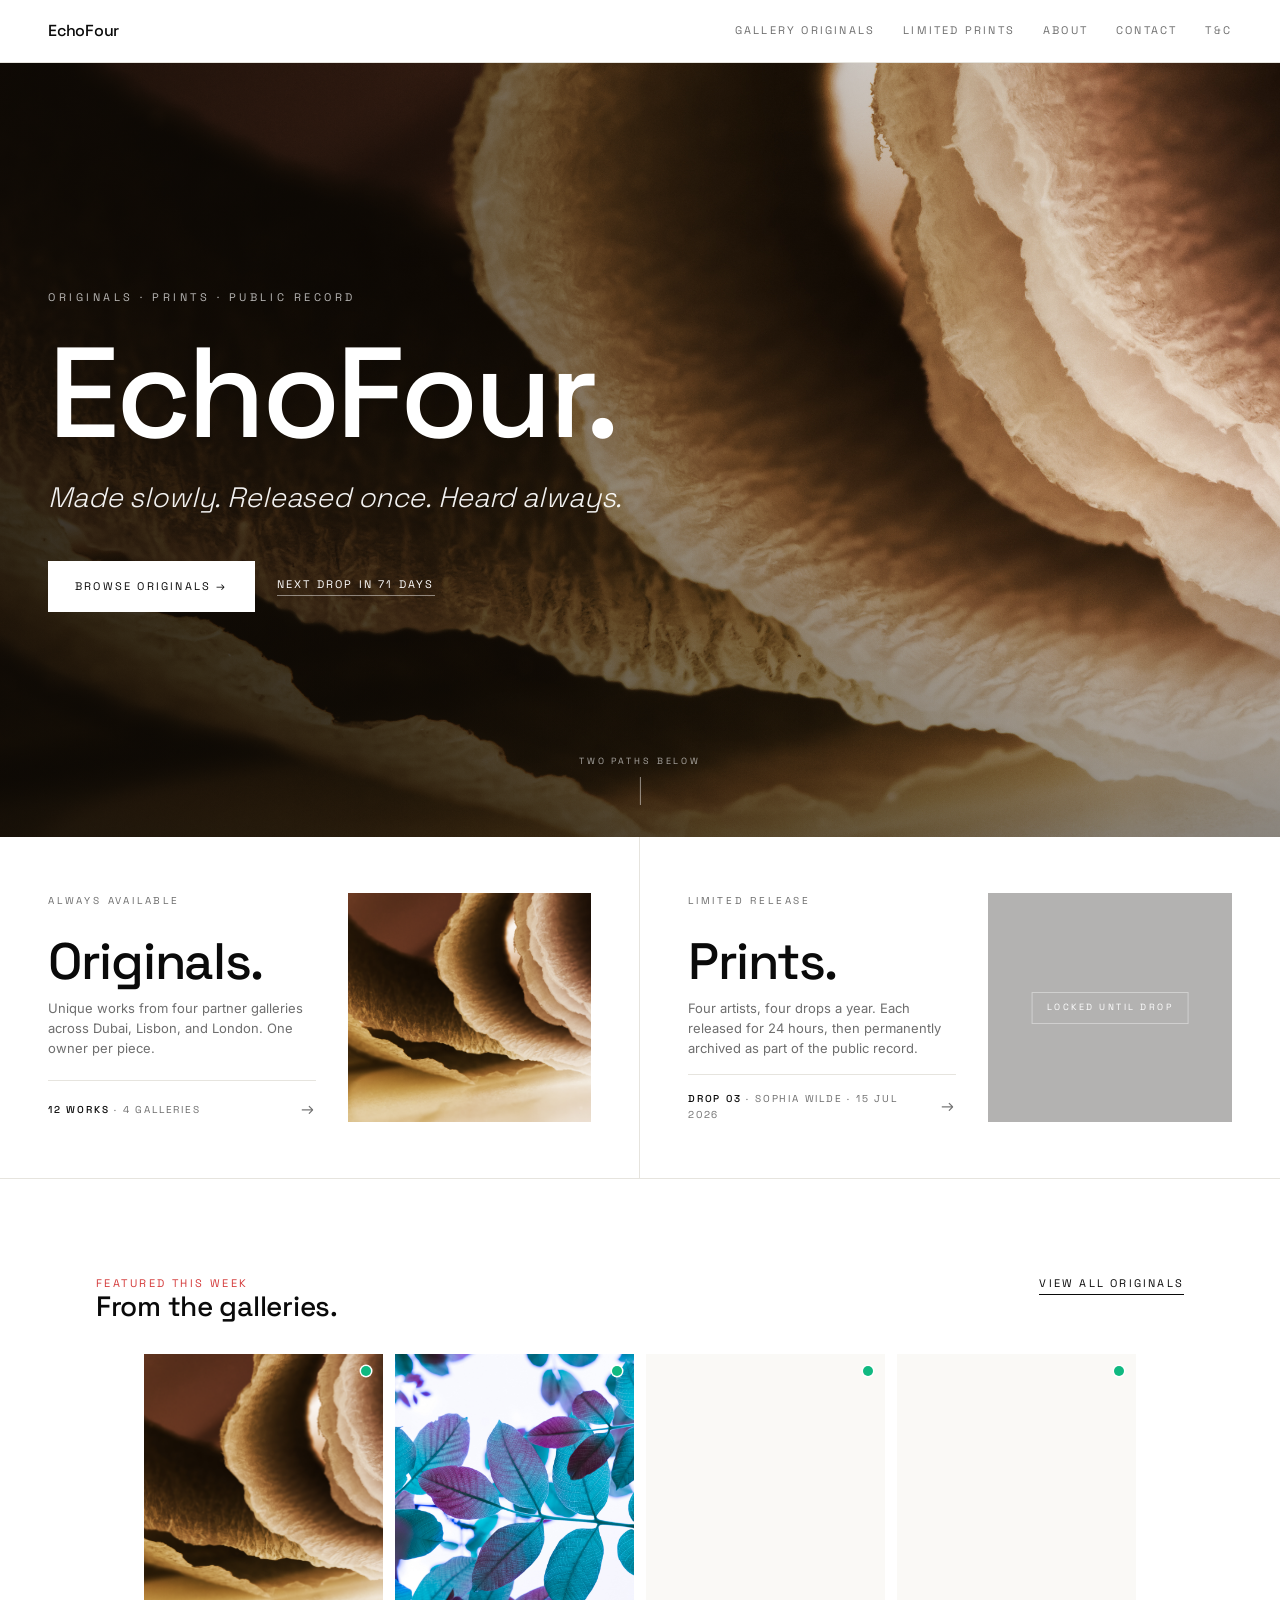
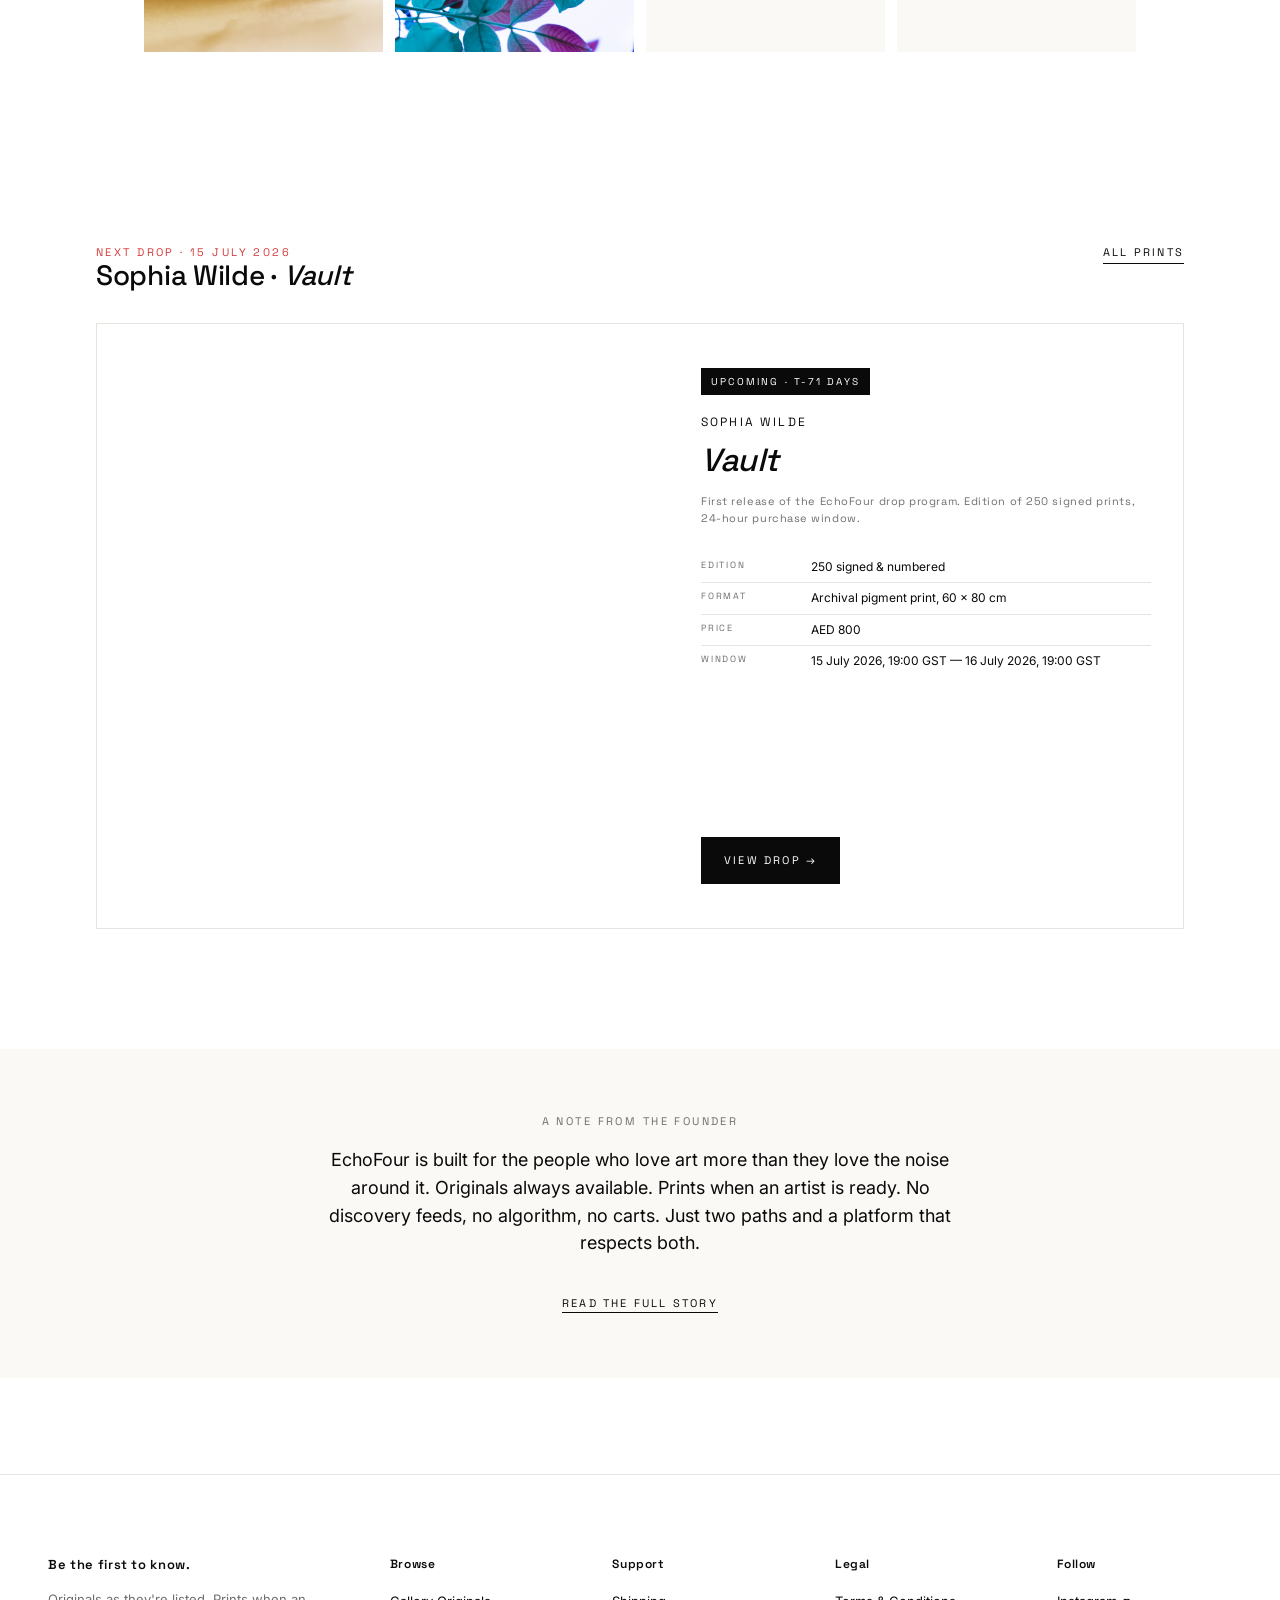
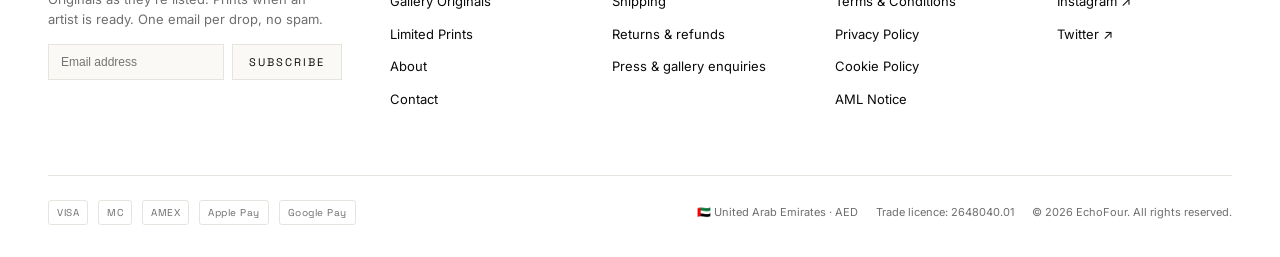
==== index.html @ 14c1c937 "Initial EchoFour mockup site 11 pages: home (video hero, 2 portals), originals (4-gallery matrix), p" ====
<!DOCTYPE html>
<html lang="en">
<head>
<meta charset="UTF-8" />
<meta name="viewport" content="width=device-width, initial-scale=1.0" />
<title>EchoFour — Curated originals. Limited release prints.</title>
<meta name="description" content="EchoFour brings together two paths: always-on originals from partner galleries, and limited-release prints from four featured artists." />
<link rel="preconnect" href="https://fonts.googleapis.com" />
<link rel="preconnect" href="https://fonts.gstatic.com" crossorigin />
<link href="https://fonts.googleapis.com/css2?family=Space+Grotesk:wght@300;400;500;600;700&family=Inter:wght@300;400;500;600&display=swap" rel="stylesheet" />
<link rel="stylesheet" href="styles.css" />
</head>
<body>

<header class="site-nav">
  <div class="site-nav-inner">
    <a href="index.html" class="brand-mark">EchoFour</a>
    <nav class="nav-links">
      <a href="originals.html" class="nav-link">Gallery Originals</a>
      <a href="prints.html" class="nav-link">Limited Prints</a>
      <a href="about.html" class="nav-link">About</a>
      <a href="contact.html" class="nav-link">Contact</a>
      <a href="terms.html" class="nav-link">T&amp;C</a>
    </nav>
  </div>
</header>

<main>

<!-- ============= VIDEO HERO ============= -->
<section class="hero-video">
  <video autoplay loop muted playsinline preload="auto" poster="assets/01-petal.jpg">
    <source src="assets/hero-main-artistic.mp4" type="video/mp4" />
  </video>
  <div class="hero-video-overlay"></div>
  <div class="hero-video-content">
    <div class="hero-video-eyebrow">Originals &middot; Prints &middot; Public Record</div>
    <span class="hero-video-wordmark">EchoFour.</span>
    <p class="hero-video-tagline">Made slowly. Released once. Heard always.</p>
    <div class="hero-video-cta">
      <a href="originals.html" class="btn-light">Browse Originals &rarr;</a>
      <a href="prints.html" class="text-link-light">Next drop in 71 days</a>
    </div>
  </div>
  <a href="#two-paths" class="hero-video-scroll">Two paths below</a>
</section>

<!-- ============= TWO PORTALS (refined, smaller) ============= -->
<section id="two-paths" class="portals">

  <a href="originals.html" class="portal originals">
    <div class="portal-text">
      <span class="portal-eyebrow">Always Available</span>
      <div>
        <div class="portal-title">Originals.</div>
        <p class="portal-lede">Unique works from four partner galleries across Dubai, Lisbon, and London. One owner per piece.</p>
      </div>
      <div class="portal-meta">
        <span><strong>12 works</strong> &middot; 4 galleries</span>
        <span class="arrow">&rarr;</span>
      </div>
    </div>
    <div class="portal-visual t5"></div>
  </a>

  <a href="prints.html" class="portal prints">
    <div class="portal-text">
      <span class="portal-eyebrow">Limited Release</span>
      <div>
        <div class="portal-title">Prints.</div>
        <p class="portal-lede">Four artists, four drops a year. Each released for 24 hours, then permanently archived as part of the public record.</p>
      </div>
      <div class="portal-meta">
        <span><strong>Drop 03</strong> &middot; Sophia Wilde &middot; 15 Jul 2026</span>
        <span class="arrow">&rarr;</span>
      </div>
    </div>
    <div class="portal-visual locked t14">
      <span class="portal-locked-tag">Locked Until Drop</span>
    </div>
  </a>

</section>

<!-- Featured Originals strip -->
<section class="section">
  <div class="container">
    <div class="section-head">
      <div>
        <div class="eyebrow accent">Featured this week</div>
        <h2 class="display-m">From the galleries.</h2>
      </div>
      <a href="originals.html" class="text-link">View all originals</a>
    </div>

    <div class="tile-grid">

      <a href="work-sophia-wilde-untitled-threshold.html" class="tile">
        <div class="tile-img t5"></div>
        <span class="tile-status-dot available"></span>
        <div class="tile-caption">
          <div class="ct-title">Untitled (Threshold)</div>
          <div class="ct-artist">Sophia Wilde &middot; Blonde Contemporary</div>
          <div class="ct-price">AED 18,400</div>
        </div>
      </a>

      <a href="work-sophia-wilde-untitled-threshold.html" class="tile">
        <div class="tile-img t8"></div>
        <span class="tile-status-dot available"></span>
        <div class="tile-caption">
          <div class="ct-title">Verdure</div>
          <div class="ct-artist">N. Salman &middot; Grey Noise</div>
          <div class="ct-price">AED 16,400</div>
        </div>
      </a>

      <a href="work-sophia-wilde-untitled-threshold.html" class="tile">
        <div class="tile-img t11"></div>
        <span class="tile-status-dot available"></span>
        <div class="tile-caption">
          <div class="ct-title">Carrying Light</div>
          <div class="ct-artist">D. Veza &middot; Carbon 12</div>
          <div class="ct-price">AED 19,600</div>
        </div>
      </a>

      <a href="work-sophia-wilde-untitled-threshold.html" class="tile">
        <div class="tile-img t13"></div>
        <span class="tile-status-dot available"></span>
        <div class="tile-caption">
          <div class="ct-title">Field Notes</div>
          <div class="ct-artist">B. Owusu &middot; Efie Gallery</div>
          <div class="ct-price">AED 17,200</div>
        </div>
      </a>

    </div>
  </div>
</section>

<!-- Print drop teaser -->
<section class="section">
  <div class="container">
    <div class="section-head">
      <div>
        <div class="eyebrow accent">Next drop &middot; 15 July 2026</div>
        <h2 class="display-m">Sophia Wilde &middot; <em style="font-style:italic;">Vault</em></h2>
      </div>
      <a href="prints.html" class="text-link">All prints</a>
    </div>

    <div class="drop-card">
      <div class="tile-img drop-image t14"></div>
      <div class="drop-info">
        <div class="drop-status upcoming">Upcoming &middot; T-71 days</div>
        <div class="drop-artist">Sophia Wilde</div>
        <div class="drop-title">Vault</div>
        <div class="drop-meta">First release of the EchoFour drop program. Edition of 250 signed prints, 24-hour purchase window.</div>

        <dl style="margin-top: 8px;">
          <div class="drop-meta-row"><dt>Edition</dt><dd>250 signed &amp; numbered</dd></div>
          <div class="drop-meta-row"><dt>Format</dt><dd>Archival pigment print, 60 × 80 cm</dd></div>
          <div class="drop-meta-row"><dt>Price</dt><dd>AED 800</dd></div>
          <div class="drop-meta-row"><dt>Window</dt><dd>15 July 2026, 19:00 GST &mdash; 16 July 2026, 19:00 GST</dd></div>
        </dl>

        <div class="drop-cta">
          <a href="print-sophia-wilde-vault.html" class="btn">View drop &rarr;</a>
        </div>
      </div>
    </div>
  </div>
</section>

<!-- About preview -->
<section class="section section-tight" style="background: var(--bg-warm);">
  <div class="container-tight" style="text-align: center;">
    <div class="eyebrow" style="margin-bottom: 16px;">A note from the founder</div>
    <p class="body-l" style="max-width: 640px; margin: 0 auto 32px;">EchoFour is built for the people who love art more than they love the noise around it. Originals always available. Prints when an artist is ready. No discovery feeds, no algorithm, no carts. Just two paths and a platform that respects both.</p>
    <a href="about.html" class="text-link">Read the full story</a>
  </div>
</section>

</main>

<!-- ============= FOOTER (Avant Arte-style, 5-col) ============= -->
<footer class="site-footer">
  <div class="site-footer-grid">

    <div class="footer-col footer-newsletter">
      <h4>Be the first to know.</h4>
      <p>Originals as they're listed. Prints when an artist is ready. One email per drop, no spam.</p>
      <form class="footer-newsletter-form" onsubmit="event.preventDefault();">
        <input type="email" placeholder="Email address" />
        <button type="submit">Subscribe</button>
      </form>
    </div>

    <div class="footer-col">
      <h4>Browse</h4>
      <ul>
        <li><a href="originals.html">Gallery Originals</a></li>
        <li><a href="prints.html">Limited Prints</a></li>
        <li><a href="about.html">About</a></li>
        <li><a href="contact.html">Contact</a></li>
      </ul>
    </div>

    <div class="footer-col">
      <h4>Support</h4>
      <ul>
        <li><a href="shipping.html">Shipping</a></li>
        <li><a href="refund.html">Returns &amp; refunds</a></li>
        <li><a href="contact.html">Press &amp; gallery enquiries</a></li>
      </ul>
    </div>

    <div class="footer-col">
      <h4>Legal</h4>
      <ul>
        <li><a href="terms.html">Terms &amp; Conditions</a></li>
        <li><a href="privacy.html">Privacy Policy</a></li>
        <li><a href="privacy.html#cookies">Cookie Policy</a></li>
        <li><a href="terms.html#aml">AML Notice</a></li>
      </ul>
    </div>

    <div class="footer-col">
      <h4>Follow</h4>
      <ul>
        <li><a href="https://instagram.com/echofour" target="_blank" rel="noopener">Instagram &nearr;</a></li>
        <li><a href="https://twitter.com/echofour" target="_blank" rel="noopener">Twitter &nearr;</a></li>
      </ul>
    </div>

  </div>

  <div class="site-footer-bottom">
    <div class="payment-icons">
      <span class="payment-icon">VISA</span>
      <span class="payment-icon">MC</span>
      <span class="payment-icon">AMEX</span>
      <span class="payment-icon">Apple Pay</span>
      <span class="payment-icon">Google Pay</span>
    </div>
    <div class="footer-meta">
      <span>&#127462;&#127466; United Arab Emirates &middot; AED</span>
      <span>Trade licence: 2648040.01</span>
      <span>&copy; 2026 EchoFour. All rights reserved.</span>
    </div>
  </div>
</footer>

</body>
</html>
---- styles.css ----
/* ====================================================================
   EchoFour — Mockup Site Stylesheet
   Shared across all pages. Brand: 65% gallery, 35% drop culture.
   ==================================================================== */

:root {
  --ink: #0a0a0a;
  --ink-90: #1a1a1a;
  --ink-muted: #6e6e6e;
  --ink-soft: #9e9e9e;
  --ink-light: #c4c4c4;
  --bg: #ffffff;
  --bg-warm: #faf9f6;
  --bg-stage: #f3f1ec;
  --border: #e6e4de;
  --border-strong: #2a2a2a;
  --available: #10b981;
  --sold: #dc2626;
  --accent: #d43a3a;

  --font-display: "Space Grotesk", system-ui, sans-serif;
  --font-body: "Inter", system-ui, sans-serif;

  --container: 1440px;
  --gutter: 48px;
  --gutter-tight: 24px;
}

* { box-sizing: border-box; margin: 0; padding: 0; }
html { scroll-behavior: smooth; }
body {
  font-family: var(--font-body);
  color: var(--ink);
  background: var(--bg);
  line-height: 1.55;
  -webkit-font-smoothing: antialiased;
  -moz-osx-font-smoothing: grayscale;
}
img, svg { display: block; max-width: 100%; }
a { color: inherit; text-decoration: none; }
button { font-family: inherit; cursor: pointer; }

h1, h2, h3, h4, .display, .eyebrow, .nav-link, .btn { font-family: var(--font-display); }

/* ============= TYPOGRAPHY RAMP ============= */
.display-xl { font-family: var(--font-display); font-size: clamp(56px, 8vw, 128px); font-weight: 500; line-height: 0.95; letter-spacing: -0.03em; }
.display-l { font-family: var(--font-display); font-size: clamp(40px, 5vw, 80px); font-weight: 500; line-height: 1; letter-spacing: -0.02em; }
.display-m { font-family: var(--font-display); font-size: clamp(28px, 3.2vw, 48px); font-weight: 500; line-height: 1.05; letter-spacing: -0.015em; }
.h-section { font-family: var(--font-display); font-size: 24px; font-weight: 500; letter-spacing: -0.01em; }
.eyebrow { font-family: var(--font-display); font-size: 11px; letter-spacing: 0.22em; text-transform: uppercase; color: var(--ink-muted); }
.eyebrow.accent { color: var(--accent); }
.body-l { font-size: 18px; line-height: 1.55; color: var(--ink); }
.body-m { font-size: 14px; line-height: 1.6; color: var(--ink); }
.body-s { font-size: 12px; line-height: 1.5; color: var(--ink-muted); }
.label { font-family: var(--font-display); font-size: 10px; letter-spacing: 0.2em; text-transform: uppercase; }

/* ============= LAYOUT PRIMITIVES ============= */
.container { max-width: var(--container); margin: 0 auto; padding: 0 var(--gutter); }
.container-tight { max-width: 980px; margin: 0 auto; padding: 0 var(--gutter); }
.stack-xs > * + * { margin-top: 6px; }
.stack-s > * + * { margin-top: 12px; }
.stack-m > * + * { margin-top: 24px; }
.stack-l > * + * { margin-top: 48px; }

/* ============= NAV ============= */
.site-nav {
  position: sticky;
  top: 0;
  z-index: 100;
  background: rgba(255, 255, 255, 0.92);
  backdrop-filter: blur(14px);
  -webkit-backdrop-filter: blur(14px);
  border-bottom: 1px solid var(--border);
}
.site-nav-inner {
  max-width: var(--container);
  margin: 0 auto;
  padding: 18px var(--gutter);
  display: flex;
  align-items: center;
  justify-content: space-between;
  gap: 32px;
}
.brand-mark {
  font-family: var(--font-display);
  font-size: 16px;
  font-weight: 500;
  letter-spacing: -0.015em;
  color: var(--ink);
}
.brand-mark .e1 { font-style: italic; }
.brand-mark .four { letter-spacing: 0; }
.nav-links { display: flex; gap: 28px; align-items: center; }
.nav-link {
  font-size: 11px;
  letter-spacing: 0.2em;
  text-transform: uppercase;
  color: var(--ink-muted);
  transition: color 180ms ease;
  padding: 4px 0;
  border-bottom: 1px solid transparent;
}
.nav-link:hover, .nav-link[aria-current="page"] { color: var(--ink); border-bottom-color: var(--ink); }

/* ============= HERO ============= */
.hero {
  position: relative;
  overflow: hidden;
  padding: 96px var(--gutter) 64px;
}
.hero::before,
.hero::after {
  content: "";
  position: absolute;
  border-radius: 50%;
  pointer-events: none;
  filter: blur(80px);
  z-index: 0;
  will-change: transform;
}
.hero::before {
  top: -160px;
  right: -100px;
  width: 620px;
  height: 620px;
  background: radial-gradient(circle at 30% 30%, rgba(212, 58, 58, 0.22) 0%, rgba(212, 58, 58, 0) 65%);
  animation: hero-drift-a 26s ease-in-out infinite;
}
.hero::after {
  top: 40px;
  right: 320px;
  width: 380px;
  height: 380px;
  background: radial-gradient(circle at 50% 50%, rgba(80, 130, 200, 0.18) 0%, rgba(80, 130, 200, 0) 65%);
  animation: hero-drift-b 32s ease-in-out infinite reverse;
}
@keyframes hero-drift-a {
  0%, 100% { transform: translate(0, 0) scale(1); }
  50%      { transform: translate(-90px, 56px) scale(1.08); }
}
@keyframes hero-drift-b {
  0%, 100% { transform: translate(0, 0) scale(1); }
  50%      { transform: translate(80px, -44px) scale(0.94); }
}
.hero-inner { position: relative; z-index: 1; max-width: var(--container); margin: 0 auto; }
.hero h1 { margin-bottom: 18px; max-width: 980px; }
.hero p { font-size: 16px; color: var(--ink-muted); max-width: 640px; }
.hero-eyebrow { color: var(--accent); margin-bottom: 28px; }
@media (prefers-reduced-motion: reduce) {
  .hero::before, .hero::after { animation: none; }
}

/* ============= HOMEPAGE: SPLIT HERO ============= */
.split-hero {
  display: grid;
  grid-template-columns: 1fr 1fr;
  gap: 0;
  border-top: 1px solid var(--border);
  border-bottom: 1px solid var(--border);
  background: var(--bg);
  min-height: calc(100vh - 60px);
}
.split-pane {
  position: relative;
  display: flex;
  flex-direction: column;
  padding: 64px 48px 56px;
  cursor: pointer;
  transition: background 320ms ease;
  overflow: hidden;
  text-decoration: none;
  color: var(--ink);
}
.split-pane:first-child { border-right: 1px solid var(--border); }
.split-pane:hover { background: var(--bg-warm); }
.split-pane .pane-eyebrow { font-family: var(--font-display); font-size: 11px; letter-spacing: 0.22em; text-transform: uppercase; color: var(--ink-muted); margin-bottom: 12px; }
.split-pane h2 { font-family: var(--font-display); font-size: clamp(48px, 5.5vw, 96px); font-weight: 500; line-height: 0.95; letter-spacing: -0.025em; margin-bottom: 18px; }
.split-pane .pane-lede { font-size: 16px; color: var(--ink); max-width: 420px; margin-bottom: 32px; }
.split-pane .pane-meta { font-family: var(--font-display); font-size: 11px; letter-spacing: 0.18em; text-transform: uppercase; color: var(--ink-muted); padding: 14px 0; border-top: 1px solid var(--border); margin-top: auto; display: flex; justify-content: space-between; align-items: center; }
.split-pane .pane-meta strong { color: var(--ink); font-weight: 500; }
.split-pane .pane-arrow { font-family: var(--font-display); font-size: 18px; transition: transform 220ms ease; }
.split-pane:hover .pane-arrow { transform: translateX(4px); }

.pane-imagery {
  flex: 1;
  display: grid;
  grid-template-columns: 1fr 1fr;
  gap: 6px;
  margin: 8px 0 32px;
  min-height: 220px;
  max-height: 320px;
}
.pane-imagery .pi { aspect-ratio: 1 / 1; }
.split-pane.prints .pane-imagery {
  grid-template-columns: 1fr;
  position: relative;
}
.split-pane.prints .pane-imagery .pi { aspect-ratio: 4 / 3; }

/* ============= GALLERY MATRIX (Originals page) ============= */
.gallery-row { padding: 56px 0 24px; border-top: 1px solid var(--border); }
.gallery-row:first-of-type { border-top: 0; padding-top: 24px; }
.gallery-row-head { display: flex; justify-content: space-between; align-items: baseline; margin-bottom: 24px; padding: 0 var(--gutter); }
.gallery-row-head .gallery-name { font-family: var(--font-display); font-size: 14px; letter-spacing: 0.18em; text-transform: uppercase; }
.gallery-row-head .gallery-city { font-family: var(--font-display); font-size: 11px; letter-spacing: 0.18em; text-transform: uppercase; color: var(--ink-muted); }
.gallery-row-head .gallery-link { font-family: var(--font-display); font-size: 11px; letter-spacing: 0.18em; text-transform: uppercase; color: var(--ink-muted); }
.gallery-row-head .gallery-link:hover { color: var(--ink); }

.tile-grid { display: grid; grid-template-columns: repeat(4, 1fr); gap: 12px; padding: 0 var(--gutter); }
.tile-grid.cols-3 { grid-template-columns: repeat(3, 1fr); }

/* ============= TILE ============= */
.tile {
  aspect-ratio: 4 / 5;
  position: relative;
  overflow: hidden;
  background: var(--bg-warm);
  cursor: pointer;
  text-decoration: none;
  color: inherit;
}
.tile-img {
  position: absolute; inset: 0;
  transition: transform 720ms cubic-bezier(0.2, 0.8, 0.2, 1), filter 320ms ease;
}
.tile:hover .tile-img { transform: scale(1.04); filter: brightness(0.95); }

.tile-status-dot {
  position: absolute;
  top: 12px;
  right: 12px;
  width: 10px;
  height: 10px;
  border-radius: 50%;
  box-shadow: 0 0 0 1.5px white;
  z-index: 2;
}
.tile-status-dot.available { background: var(--available); }
.tile-status-dot.sold { background: var(--sold); }

.tile-caption {
  position: absolute;
  inset: auto 0 0 0;
  padding: 18px 16px 16px;
  background: linear-gradient(180deg, transparent 0%, rgba(10,10,10,0.7) 100%);
  color: white;
  opacity: 0;
  transition: opacity 220ms ease;
}
.tile:hover .tile-caption { opacity: 1; }
.tile-caption .ct-title { font-family: var(--font-display); font-size: 12px; font-weight: 500; }
.tile-caption .ct-artist { font-family: var(--font-display); font-size: 9px; letter-spacing: 0.18em; text-transform: uppercase; opacity: 0.7; margin-top: 2px; }
.tile-caption .ct-price { font-family: var(--font-display); font-size: 11px; margin-top: 6px; }

/* ============= TILE BACKGROUNDS (placeholder photos mapped to t-classes) ============= */
.t1, .t2, .t3, .t4, .t5, .t6, .t7, .t8, .t9, .t10,
.t11, .t12, .t13, .t14, .t15, .t16, .t17, .t18 {
  background-size: cover;
  background-position: center center;
  background-repeat: no-repeat;
}
.t1 { background-image: url("assets/11-umbrellas.jpg"); }
.t2 { background-color: #6b6b6b; background-image: radial-gradient(circle at 30% 35%, #2a2a2a 0%, #6b6b6b 70%, #888 100%); }
.t3 { background-color: #c8b896; background-image: linear-gradient(180deg, #ede4d3 0%, #c8b896 100%); }
.t4 { background-color: #f5f0e6; background-image: repeating-linear-gradient(45deg, #1a1a1a 0 10px, #f5f0e6 10px 22px); }
.t5 { background-image: url("assets/01-petal.jpg"); }
.t6 { background-image: url("assets/09-martial-neon.jpg"); }
.t7 { background-image: url("assets/08-girl-globe.jpg"); }
.t8 { background-image: url("assets/06-leaves-sky.jpg"); }
.t9 { background-image: url("assets/03-fabric-rolls.jpg"); }
.t10 { background-image: url("assets/04-ink-droplets.jpg"); }
.t11 { background-image: url("assets/05-butterfly-wing.jpg"); }
.t12 { background-image: url("assets/07-camouflage.jpg"); }
.t13 { background-image: url("assets/10-molecular.jpg"); }
.t14 { background-image: url("assets/02-acrylic-red-blue.jpg"); }
.t15 { background-color: #5b4630; background-image: radial-gradient(circle at 25% 75%, #c0a282 0%, #5b4630 100%); }
.t16 { background-color: #d6cdb8; background-image: repeating-linear-gradient(0deg, #1c1c1c 0 18px, #d6cdb8 18px 22px); }
.t17 { background-color: #a08d6e; background-image: linear-gradient(45deg, #e8e2d4 0%, #a08d6e 100%); }
.t18 { background-color: #adbeae; background-image: linear-gradient(180deg, #2c4338 0%, #adbeae 100%); }

/* ============= BUTTONS ============= */
.btn {
  display: inline-flex;
  align-items: center;
  gap: 10px;
  padding: 14px 22px;
  font-family: var(--font-display);
  font-size: 11px;
  letter-spacing: 0.2em;
  text-transform: uppercase;
  background: var(--ink);
  color: white;
  border: 1px solid var(--ink);
  text-decoration: none;
  transition: all 220ms ease;
}
.btn:hover { background: var(--accent); border-color: var(--accent); }
.btn.btn-ghost { background: transparent; color: var(--ink); }
.btn.btn-ghost:hover { background: var(--ink); color: white; border-color: var(--ink); }
.btn.btn-large { padding: 18px 28px; font-size: 12px; }

.text-link {
  font-family: var(--font-display);
  font-size: 11px;
  letter-spacing: 0.2em;
  text-transform: uppercase;
  color: var(--ink);
  border-bottom: 1px solid var(--ink);
  padding-bottom: 2px;
  transition: opacity 180ms ease;
}
.text-link:hover { opacity: 0.6; }

/* ============= STATUS DOT (inline, used in detail headers) ============= */
.status-dot { display: inline-block; width: 9px; height: 9px; border-radius: 50%; margin-right: 8px; vertical-align: 1px; }
.status-dot.available { background: var(--available); }
.status-dot.sold { background: var(--sold); }

/* ============= PRINT DROP CARD ============= */
.drop-card {
  display: grid;
  grid-template-columns: 1.2fr 1fr;
  gap: 32px;
  padding: 32px;
  border: 1px solid var(--border);
  background: var(--bg);
  margin-bottom: 24px;
}
.drop-card .drop-image { aspect-ratio: 1 / 1; min-height: 280px; position: relative; inset: auto; }
.tile-img.drop-image { position: relative; inset: auto; }
.drop-card .drop-info { display: flex; flex-direction: column; padding: 12px 0; }
.drop-card .drop-status { display: inline-flex; align-items: center; gap: 8px; font-family: var(--font-display); font-size: 10px; letter-spacing: 0.22em; text-transform: uppercase; padding: 6px 10px; width: fit-content; margin-bottom: 18px; }
.drop-card .drop-status.upcoming { background: var(--ink); color: white; }
.drop-card .drop-status.live { background: var(--available); color: white; }
.drop-card .drop-status.sold-out { background: var(--bg-warm); color: var(--sold); border: 1px solid var(--sold); }
.drop-card .drop-artist { font-family: var(--font-display); font-size: 12px; letter-spacing: 0.18em; text-transform: uppercase; margin-bottom: 4px; }
.drop-card .drop-title { font-family: var(--font-display); font-size: 32px; font-weight: 500; font-style: italic; letter-spacing: -0.015em; margin-bottom: 8px; }
.drop-card .drop-meta { font-family: var(--font-display); font-size: 11px; letter-spacing: 0.05em; color: var(--ink-muted); margin-bottom: 16px; }
.drop-card .drop-meta-row { display: grid; grid-template-columns: 110px 1fr; padding: 6px 0; font-size: 12px; border-bottom: 1px solid var(--border); }
.drop-card .drop-meta-row dt { font-family: var(--font-display); font-size: 9px; letter-spacing: 0.2em; text-transform: uppercase; color: var(--ink-muted); padding-top: 1px; }
.drop-card .drop-meta-row:last-of-type { border-bottom: 0; }
.drop-card .drop-cta { margin-top: auto; padding-top: 18px; }

/* ============= COUNTDOWN ============= */
.countdown { display: inline-flex; gap: 18px; padding: 14px 0; font-family: var(--font-display); }
.countdown .cd-block { text-align: left; }
.countdown .cd-num { font-size: 28px; font-weight: 500; letter-spacing: -0.02em; line-height: 1; }
.countdown .cd-label { font-size: 9px; letter-spacing: 0.22em; text-transform: uppercase; color: var(--ink-muted); margin-top: 4px; }

/* ============= DETAIL PAGE LAYOUT ============= */
.detail {
  display: grid;
  grid-template-columns: 1.3fr 1fr;
  gap: 64px;
  padding: 56px var(--gutter);
  max-width: var(--container);
  margin: 0 auto;
}
.detail-imagery { display: flex; flex-direction: column; gap: 8px; }
.detail-hero { position: relative; aspect-ratio: 1 / 1.1; overflow: hidden; background: var(--bg-warm); }
.detail-hero .frame { position: absolute; inset: 0; opacity: 0; transition: opacity 480ms ease; }
.detail-hero .frame.active { opacity: 1; }
.detail-hero-arrow { position: absolute; top: 50%; transform: translateY(-50%); background: rgba(255,255,255,0.92); border: 1px solid var(--border); width: 36px; height: 36px; font-family: var(--font-display); font-size: 18px; line-height: 1; cursor: pointer; z-index: 3; display: flex; align-items: center; justify-content: center; transition: all 180ms ease; }
.detail-hero-arrow.prev { left: 14px; }
.detail-hero-arrow.next { right: 14px; }
.detail-hero-arrow:hover { background: var(--ink); color: white; }
.detail-thumbs { display: grid; grid-template-columns: repeat(4, 1fr); gap: 6px; }
.detail-thumbs .thumb { aspect-ratio: 1 / 1; cursor: pointer; opacity: 0.55; transition: opacity 200ms ease; }
.detail-thumbs .thumb.active { opacity: 1; outline: 1.5px solid var(--ink); outline-offset: 1px; }
.detail-thumbs .thumb:hover { opacity: 1; }

.detail-info { display: flex; flex-direction: column; padding-top: 8px; }
.detail-artist-row { display: flex; align-items: baseline; gap: 12px; flex-wrap: wrap; margin-bottom: 6px; }
.detail-artist { font-family: var(--font-display); font-size: 16px; letter-spacing: 0.05em; text-transform: uppercase; }
.detail-artist-nat { font-family: var(--font-display); font-size: 10px; letter-spacing: 0.18em; text-transform: uppercase; color: var(--ink-muted); }
.detail-status-pill { margin-left: auto; font-family: var(--font-display); font-size: 9px; letter-spacing: 0.2em; text-transform: uppercase; padding: 4px 10px; border: 1px solid var(--available); color: var(--available); display: inline-flex; align-items: center; gap: 6px; }
.detail-status-pill.sold { border-color: var(--sold); color: var(--sold); }
.detail-title { font-family: var(--font-display); font-size: 28px; font-weight: 500; font-style: italic; letter-spacing: -0.015em; margin-bottom: 8px; }
.detail-edition { font-family: var(--font-display); font-size: 11px; color: var(--ink-muted); letter-spacing: 0.04em; line-height: 1.7; margin-bottom: 24px; }
.detail-concept { font-size: 13px; line-height: 1.75; padding: 18px 0; border-top: 1px solid var(--border); border-bottom: 1px solid var(--border); margin-bottom: 18px; }
.detail-price { font-family: var(--font-display); font-size: 18px; margin-bottom: 18px; }

.preview-form { border-top: 1px solid var(--border); border-bottom: 1px solid var(--border); padding: 18px 0; margin: 14px 0 18px; }
.preview-form-eyebrow { font-family: var(--font-display); font-size: 10px; letter-spacing: 0.2em; text-transform: uppercase; color: var(--accent); margin-bottom: 14px; }
.preview-form-eyebrow .pf-detail { color: var(--ink-muted); margin-left: 8px; letter-spacing: 0.04em; text-transform: none; font-size: 11px; }

.form-row { display: grid; grid-template-columns: 110px 1fr; gap: 12px; align-items: center; padding: 9px 0; border-bottom: 1px dashed var(--border); }
.form-row:last-child { border-bottom: 0; }
.form-row label { font-family: var(--font-display); font-size: 10px; letter-spacing: 0.18em; text-transform: uppercase; color: var(--ink-muted); }
.form-row input, .form-row select {
  border: 0;
  border-bottom: 1px solid transparent;
  font-family: var(--font-body);
  font-size: 13px;
  padding: 6px 0;
  background: transparent;
  outline: none;
  transition: border-color 200ms ease;
  width: 100%;
}
.form-row input:focus { border-bottom-color: var(--ink); }

.toggle-pill { width: 28px; height: 16px; background: var(--border); border-radius: 8px; position: relative; cursor: pointer; transition: background 220ms ease; display: inline-block; }
.toggle-pill::after { content: ""; position: absolute; top: 2px; left: 2px; width: 12px; height: 12px; background: white; border-radius: 50%; transition: transform 220ms ease; }
.toggle-pill.on { background: var(--ink); }
.toggle-pill.on::after { transform: translateX(12px); }

.purchase-btn {
  width: 100%;
  padding: 16px;
  font-family: var(--font-display);
  font-size: 12px;
  letter-spacing: 0.2em;
  text-transform: uppercase;
  background: var(--ink);
  color: white;
  border: 1px solid var(--ink);
  cursor: pointer;
  transition: all 240ms ease;
}
.purchase-btn:hover { background: var(--accent); border-color: var(--accent); }
.purchase-btn[disabled] { background: var(--bg-warm); color: var(--ink-light); border-color: var(--border); cursor: not-allowed; }
.purchase-note { font-size: 11px; color: var(--ink-muted); margin-top: 8px; line-height: 1.6; }

.detail-dropdowns { margin-top: 32px; border-top: 1px solid var(--border); }
.dropdown { border-bottom: 1px solid var(--border); }
.dropdown-trigger { width: 100%; padding: 16px 0; background: transparent; border: 0; font-family: var(--font-display); font-size: 11px; letter-spacing: 0.2em; text-transform: uppercase; cursor: pointer; display: flex; justify-content: space-between; align-items: center; color: var(--ink); }
.dropdown-trigger .caret { font-size: 14px; transition: transform 240ms ease; }
.dropdown[data-open="true"] .dropdown-trigger .caret { transform: rotate(180deg); }
.dropdown-body { max-height: 0; overflow: hidden; transition: max-height 320ms ease; font-size: 13px; line-height: 1.7; color: var(--ink); }
.dropdown[data-open="true"] .dropdown-body { max-height: 480px; padding: 0 0 18px; }

/* ============= SECTIONS (homepage strips, generic) ============= */
.section { padding: 96px var(--gutter); }
.section-tight { padding: 64px var(--gutter); }
.section-head { display: flex; justify-content: space-between; align-items: baseline; margin-bottom: 32px; }
.section-head h2 { font-family: var(--font-display); font-size: 28px; font-weight: 500; letter-spacing: -0.01em; }

/* ============= PROSE (about, terms, etc.) ============= */
.prose { max-width: 720px; margin: 0 auto; padding: 64px var(--gutter); }
.prose p { font-size: 15px; line-height: 1.75; margin-bottom: 18px; color: var(--ink); }
.prose h1 { font-family: var(--font-display); font-size: 40px; font-weight: 500; letter-spacing: -0.02em; margin-bottom: 12px; }
.prose .eyebrow { display: block; margin-bottom: 24px; }
.prose h2 { font-family: var(--font-display); font-size: 22px; font-weight: 500; letter-spacing: -0.01em; margin: 40px 0 12px; }
.prose ul { padding-left: 22px; margin-bottom: 18px; }
.prose ul li { font-size: 15px; line-height: 1.7; margin-bottom: 6px; }

/* ============= CONTACT FORM ============= */
.contact-form { display: flex; flex-direction: column; gap: 18px; max-width: 560px; }
.contact-form .form-field { display: flex; flex-direction: column; gap: 8px; }
.contact-form label { font-family: var(--font-display); font-size: 10px; letter-spacing: 0.2em; text-transform: uppercase; color: var(--ink-muted); }
.contact-form input, .contact-form select, .contact-form textarea {
  font-family: var(--font-body);
  font-size: 14px;
  padding: 12px 14px;
  border: 1px solid var(--border);
  background: var(--bg);
  outline: none;
  transition: border-color 200ms ease;
  color: var(--ink);
}
.contact-form input:focus, .contact-form select:focus, .contact-form textarea:focus { border-color: var(--ink); }
.contact-form textarea { min-height: 140px; resize: vertical; font-family: var(--font-body); }

/* ============= FOOTER (Avant Arte-style) ============= */
.site-footer {
  background: var(--bg);
  border-top: 1px solid var(--border);
  padding: 80px var(--gutter) 32px;
  margin-top: 96px;
}
.site-footer-grid {
  max-width: var(--container);
  margin: 0 auto;
  display: grid;
  grid-template-columns: 1.4fr 1fr 1fr 1fr 1fr;
  gap: 48px;
  margin-bottom: 56px;
}
.footer-col h4 { font-family: var(--font-display); font-size: 12px; font-weight: 600; letter-spacing: 0.05em; margin-bottom: 14px; color: var(--ink); }
.footer-col ul { list-style: none; }
.footer-col li { margin-bottom: 8px; }
.footer-col li a { font-size: 13px; color: var(--ink); transition: opacity 180ms ease; }
.footer-col li a:hover { opacity: 0.6; }

.footer-newsletter h4 { font-size: 13px; font-weight: 600; }
.footer-newsletter p { font-size: 13px; color: var(--ink-muted); line-height: 1.55; margin-bottom: 14px; max-width: 280px; }
.footer-newsletter-form { display: flex; gap: 8px; max-width: 320px; }
.footer-newsletter-form input { flex: 1; padding: 10px 12px; border: 1px solid var(--border); background: var(--bg-warm); font-size: 12px; outline: none; transition: border-color 200ms ease; }
.footer-newsletter-form input:focus { border-color: var(--ink); background: white; }
.footer-newsletter-form button { padding: 10px 16px; background: var(--bg-warm); color: var(--ink); border: 1px solid var(--border); font-family: var(--font-display); font-size: 11px; letter-spacing: 0.18em; text-transform: uppercase; cursor: pointer; transition: all 200ms ease; }
.footer-newsletter-form button:hover { background: var(--ink); color: white; border-color: var(--ink); }

.site-footer-bottom {
  max-width: var(--container);
  margin: 0 auto;
  padding-top: 24px;
  border-top: 1px solid var(--border);
  display: flex;
  justify-content: space-between;
  align-items: center;
  flex-wrap: wrap;
  gap: 18px;
  font-size: 11px;
  color: var(--ink-muted);
}
.payment-icons { display: flex; gap: 10px; align-items: center; }
.payment-icon { padding: 4px 8px; border: 1px solid var(--border); border-radius: 3px; background: var(--bg); font-family: var(--font-display); font-size: 10px; letter-spacing: 0.05em; color: var(--ink-muted); }
.footer-meta { display: flex; gap: 18px; align-items: center; flex-wrap: wrap; }
.footer-meta span { display: inline-flex; align-items: center; gap: 6px; }

/* ============= VIDEO HERO (Homepage) ============= */
.hero-video {
  position: relative;
  width: 100%;
  height: 86vh;
  min-height: 560px;
  max-height: 880px;
  overflow: hidden;
  background: #0a0a0a;
}
.hero-video video {
  position: absolute;
  inset: 0;
  width: 100%;
  height: 100%;
  object-fit: cover;
  object-position: center center;
}
.hero-video-overlay {
  position: absolute;
  inset: 0;
  background:
    linear-gradient(90deg, rgba(8,6,4,0.78) 0%, rgba(8,6,4,0.62) 28%, rgba(8,6,4,0.28) 58%, rgba(8,6,4,0) 88%),
    linear-gradient(180deg, rgba(8,6,4,0) 55%, rgba(8,6,4,0.45) 100%);
  pointer-events: none;
}
.hero-video-content {
  position: absolute;
  inset: 0;
  display: flex;
  flex-direction: column;
  justify-content: center;
  padding: 0 var(--gutter);
  max-width: var(--container);
  margin: 0 auto;
  color: white;
}
.hero-video-eyebrow {
  font-family: var(--font-display);
  font-size: 11px;
  letter-spacing: 0.32em;
  text-transform: uppercase;
  color: rgba(255,255,255,0.7);
  margin-bottom: 28px;
}
.hero-video-wordmark {
  font-family: var(--font-display);
  font-size: clamp(72px, 10vw, 160px);
  font-weight: 500;
  line-height: 0.92;
  letter-spacing: -0.035em;
  margin-bottom: 28px;
  color: white;
  display: block;
}
.hero-video-tagline {
  font-family: var(--font-display);
  font-size: clamp(20px, 2.2vw, 32px);
  font-style: italic;
  font-weight: 300;
  line-height: 1.32;
  letter-spacing: -0.005em;
  color: rgba(255,255,255,0.94);
  max-width: 600px;
}
.hero-video-cta {
  margin-top: 44px;
  display: flex;
  gap: 22px;
  align-items: center;
  flex-wrap: wrap;
}
.btn-light {
  display: inline-flex;
  align-items: center;
  gap: 10px;
  padding: 16px 26px;
  font-family: var(--font-display);
  font-size: 11px;
  letter-spacing: 0.2em;
  text-transform: uppercase;
  background: white;
  color: var(--ink);
  border: 1px solid white;
  text-decoration: none;
  transition: all 220ms ease;
}
.btn-light:hover { background: var(--accent); border-color: var(--accent); color: white; }
.text-link-light {
  font-family: var(--font-display);
  font-size: 11px;
  letter-spacing: 0.2em;
  text-transform: uppercase;
  color: white;
  border-bottom: 1px solid rgba(255,255,255,0.45);
  padding-bottom: 2px;
  transition: border-bottom-color 200ms ease;
}
.text-link-light:hover { border-bottom-color: white; }

.hero-video-scroll {
  position: absolute;
  bottom: 32px;
  left: 50%;
  transform: translateX(-50%);
  font-family: var(--font-display);
  font-size: 9px;
  letter-spacing: 0.32em;
  text-transform: uppercase;
  color: rgba(255,255,255,0.62);
  text-decoration: none;
  display: flex;
  flex-direction: column;
  align-items: center;
  gap: 8px;
}
.hero-video-scroll::after {
  content: "";
  width: 1px;
  height: 28px;
  background: rgba(255,255,255,0.5);
  animation: scroll-pulse 2.4s ease-in-out infinite;
}
@keyframes scroll-pulse {
  0%, 100% { opacity: 0.3; transform: scaleY(0.6); }
  50% { opacity: 1; transform: scaleY(1); }
}

/* ============= REFINED PORTALS (two paths, more stylized) ============= */
.portals {
  display: grid;
  grid-template-columns: 1fr 1fr;
  gap: 0;
  border-bottom: 1px solid var(--border);
  background: var(--bg);
}
.portal {
  position: relative;
  display: grid;
  grid-template-columns: 1.1fr 1fr;
  align-items: stretch;
  gap: 32px;
  padding: 56px 48px;
  min-height: 320px;
  cursor: pointer;
  text-decoration: none;
  color: var(--ink);
  transition: background 320ms ease;
  overflow: hidden;
}
.portal:first-child { border-right: 1px solid var(--border); }
.portal:hover { background: var(--bg-warm); }
.portal-text {
  display: flex;
  flex-direction: column;
  justify-content: space-between;
  gap: 16px;
}
.portal-eyebrow {
  font-family: var(--font-display);
  font-size: 10px;
  letter-spacing: 0.28em;
  text-transform: uppercase;
  color: var(--ink-muted);
}
.portal-title {
  font-family: var(--font-display);
  font-size: clamp(36px, 4vw, 56px);
  font-weight: 500;
  line-height: 0.96;
  letter-spacing: -0.025em;
  color: var(--ink);
  margin-top: 12px;
  margin-bottom: 12px;
}
.portal-lede {
  font-size: 13px;
  color: var(--ink-muted);
  max-width: 340px;
  line-height: 1.55;
}
.portal-meta {
  display: flex;
  align-items: center;
  gap: 12px;
  font-family: var(--font-display);
  font-size: 10px;
  letter-spacing: 0.18em;
  text-transform: uppercase;
  color: var(--ink-muted);
  padding-top: 16px;
  margin-top: auto;
  border-top: 1px solid var(--border);
}
.portal-meta strong { color: var(--ink); font-weight: 500; }
.portal-meta .arrow {
  margin-left: auto;
  font-family: var(--font-display);
  font-size: 16px;
  transition: transform 220ms ease;
}
.portal:hover .arrow { transform: translateX(4px); }
.portal-visual {
  position: relative;
  background-position: center;
  background-size: cover;
  background-repeat: no-repeat;
  align-self: stretch;
  min-height: 220px;
}
.portal-visual.locked::after {
  content: "";
  position: absolute; inset: 0;
  background: rgba(20,18,14,0.32);
  backdrop-filter: blur(18px);
  -webkit-backdrop-filter: blur(18px);
}
.portal-visual.locked .portal-locked-tag {
  position: absolute;
  inset: 50% auto auto 50%;
  transform: translate(-50%, -50%);
  font-family: var(--font-display);
  font-size: 9px;
  letter-spacing: 0.28em;
  text-transform: uppercase;
  color: white;
  padding: 8px 14px;
  border: 1px solid rgba(255,255,255,0.4);
  z-index: 2;
  white-space: nowrap;
}

/* ============= LOCKED DROP HERO (Prints page) ============= */
.drop-hero {
  display: grid;
  grid-template-columns: 1.1fr 1fr;
  gap: 64px;
  align-items: center;
  padding: 56px var(--gutter) 96px;
  max-width: var(--container);
  margin: 0 auto;
}
.drop-locked {
  position: relative;
  aspect-ratio: 4 / 5;
  overflow: hidden;
  background: var(--bg-warm);
  border: 1px solid var(--border);
}
.drop-locked-bg {
  position: absolute; inset: -10%;
  filter: blur(56px) saturate(1.35) brightness(0.92);
  transform: scale(1.2);
}
.drop-locked-noise {
  position: absolute; inset: 0;
  background:
    radial-gradient(circle at 30% 30%, rgba(255,255,255,0.06) 0%, transparent 60%),
    rgba(20, 18, 14, 0.32);
  pointer-events: none;
}
.drop-locked-content {
  position: absolute; inset: 0;
  display: flex;
  flex-direction: column;
  align-items: center;
  justify-content: center;
  gap: 14px;
  color: white;
  text-align: center;
  padding: 32px;
}
.drop-locked-lock {
  width: 68px; height: 68px;
  border: 1.5px solid rgba(255, 255, 255, 0.62);
  border-radius: 50%;
  display: flex; align-items: center; justify-content: center;
  margin-bottom: 6px;
  backdrop-filter: blur(8px);
  -webkit-backdrop-filter: blur(8px);
}
.drop-locked-lock svg { width: 22px; height: 22px; stroke: rgba(255,255,255,0.85); }
.drop-locked-label {
  font-family: var(--font-display);
  font-size: 10px;
  letter-spacing: 0.28em;
  text-transform: uppercase;
  opacity: 0.78;
}
.drop-locked-reveal {
  font-family: var(--font-display);
  font-size: 13px;
  font-style: italic;
  opacity: 0.88;
  max-width: 280px;
  line-height: 1.5;
}

.drop-hero-info { padding: 12px 0; }
.drop-hero-info .drop-eyebrow { color: var(--accent); margin-bottom: 14px; display: block; font-family: var(--font-display); font-size: 11px; letter-spacing: 0.22em; text-transform: uppercase; }
.drop-hero-info h1,
.drop-hero-info h2 {
  font-family: var(--font-display);
  font-size: clamp(40px, 4.4vw, 72px);
  font-weight: 500;
  line-height: 0.98;
  letter-spacing: -0.025em;
  margin-bottom: 8px;
}
.drop-hero-info .drop-title-pending {
  font-family: var(--font-display);
  font-size: 18px;
  font-style: italic;
  color: var(--ink-muted);
  margin-bottom: 28px;
}
.drop-style-list {
  padding: 18px 0;
  border-top: 1px solid var(--border);
  border-bottom: 1px solid var(--border);
  margin-bottom: 22px;
}
.drop-style-list .style-row {
  display: grid;
  grid-template-columns: 120px 1fr;
  padding: 7px 0;
  align-items: baseline;
}
.drop-style-list .style-row dt {
  font-family: var(--font-display);
  font-size: 9px;
  letter-spacing: 0.22em;
  text-transform: uppercase;
  color: var(--ink-muted);
}
.drop-style-list .style-row dd { font-size: 13px; line-height: 1.55; }

.drop-hero-info .countdown { padding: 4px 0 22px; }
.drop-hero-info .drop-cta-row {
  display: flex;
  gap: 24px;
  align-items: center;
  flex-wrap: wrap;
}

/* ============= PAST DROPS GRID ============= */
.drops-grid {
  display: grid;
  grid-template-columns: repeat(3, 1fr);
  gap: 32px;
  padding: 0 var(--gutter);
  max-width: var(--container);
  margin: 0 auto;
}
.drop-tile {
  text-decoration: none;
  color: inherit;
  display: flex;
  flex-direction: column;
  transition: transform 240ms ease;
}
.drop-tile:hover { transform: translateY(-3px); }
.drop-tile-image {
  position: relative;
  aspect-ratio: 4 / 3;
  overflow: hidden;
  background-color: var(--bg-warm);
  margin-bottom: 14px;
}
.drop-tile-image .tile-status-dot { z-index: 2; }
.drop-tile-eyebrow {
  font-family: var(--font-display);
  font-size: 9px;
  letter-spacing: 0.22em;
  text-transform: uppercase;
  color: var(--ink-muted);
  margin-bottom: 4px;
}
.drop-tile-title {
  font-family: var(--font-display);
  font-size: 18px;
  font-weight: 500;
  letter-spacing: -0.01em;
}
.drop-tile-title em { font-style: italic; }
.drop-tile-artist {
  font-family: var(--font-display);
  font-size: 11px;
  letter-spacing: 0.18em;
  text-transform: uppercase;
  color: var(--ink-muted);
  margin-top: 6px;
}
.drop-tile-meta {
  font-family: var(--font-display);
  font-size: 11px;
  letter-spacing: 0.03em;
  color: var(--ink-muted);
  margin-top: 12px;
  line-height: 1.6;
}
.drop-tile.in-production .drop-tile-image { background: var(--bg-stage); }
.drop-tile.in-production .drop-tile-image::after {
  content: "In production";
  position: absolute;
  inset: auto 12px 12px auto;
  font-family: var(--font-display);
  font-size: 9px;
  letter-spacing: 0.22em;
  text-transform: uppercase;
  background: var(--ink);
  color: white;
  padding: 5px 9px;
  z-index: 2;
}

/* ============= ARTIST PAGE ============= */
.artist-hero {
  display: grid;
  grid-template-columns: 1fr 1.3fr;
  gap: 56px;
  padding: 64px var(--gutter) 64px;
  max-width: var(--container);
  margin: 0 auto;
  align-items: end;
}
.artist-portrait {
  aspect-ratio: 3 / 4;
  background-color: var(--bg-warm);
  position: relative;
}
.artist-name {
  font-family: var(--font-display);
  font-size: clamp(48px, 6vw, 96px);
  font-weight: 500;
  line-height: 0.95;
  letter-spacing: -0.025em;
  margin-bottom: 14px;
}
.artist-tagline {
  font-family: var(--font-display);
  font-size: 18px;
  font-style: italic;
  color: var(--ink-muted);
  margin-bottom: 32px;
}
.artist-meta-grid {
  display: grid;
  grid-template-columns: repeat(2, 1fr);
  gap: 20px 32px;
  padding: 24px 0;
  border-top: 1px solid var(--border);
}
.artist-meta-grid dt {
  font-family: var(--font-display);
  font-size: 9px;
  letter-spacing: 0.22em;
  text-transform: uppercase;
  color: var(--ink-muted);
  margin-bottom: 4px;
}
.artist-meta-grid dd { font-size: 14px; line-height: 1.55; }

.artist-section {
  max-width: 880px;
  margin: 0 auto;
  padding: 56px var(--gutter);
  border-top: 1px solid var(--border);
}
.artist-section .section-eyebrow { font-family: var(--font-display); font-size: 11px; letter-spacing: 0.22em; text-transform: uppercase; color: var(--accent); display: block; margin-bottom: 12px; }
.artist-section h2 { font-family: var(--font-display); font-size: 32px; font-weight: 500; letter-spacing: -0.015em; margin-bottom: 22px; }
.artist-section p { font-size: 15px; line-height: 1.75; margin-bottom: 16px; }
.artist-section ul { padding-left: 22px; margin-bottom: 18px; }
.artist-section ul li { font-size: 14px; line-height: 1.7; margin-bottom: 6px; }

.artist-links {
  display: flex;
  gap: 18px;
  flex-wrap: wrap;
  margin-top: 16px;
}

/* ============= EDITORIAL / ABOUT BLOCKS ============= */
.editorial {
  padding: 96px var(--gutter);
  background: var(--bg-stage);
}
.editorial-inner { max-width: 980px; margin: 0 auto; }
.editorial blockquote { font-family: var(--font-display); font-size: clamp(28px, 3vw, 40px); font-weight: 400; font-style: italic; line-height: 1.25; letter-spacing: -0.015em; color: var(--ink); }
.editorial .attribution { font-family: var(--font-display); font-size: 11px; letter-spacing: 0.2em; text-transform: uppercase; color: var(--ink-muted); margin-top: 32px; }

/* ============= UTILITY ============= */
.divider { border: 0; border-top: 1px solid var(--border); margin: 32px 0; }
.tight { letter-spacing: -0.01em; }
.muted { color: var(--ink-muted); }
.center { text-align: center; }
.flex-row { display: flex; align-items: center; gap: 12px; }

/* ============= RESPONSIVE ============= */
@media (max-width: 980px) {
  :root { --gutter: 24px; }
  .nav-links { gap: 18px; }
  .nav-link { font-size: 10px; }
  .split-hero { grid-template-columns: 1fr; min-height: auto; }
  .split-pane { padding: 48px 24px; }
  .split-pane:first-child { border-right: 0; border-bottom: 1px solid var(--border); }
  .tile-grid { grid-template-columns: repeat(2, 1fr); }
  .detail { grid-template-columns: 1fr; gap: 32px; padding: 32px 24px; }
  .drop-card { grid-template-columns: 1fr; }
  .drop-hero { grid-template-columns: 1fr; gap: 32px; padding: 32px var(--gutter); }
  .drops-grid { grid-template-columns: repeat(2, 1fr); gap: 24px; }
  .artist-hero { grid-template-columns: 1fr; gap: 32px; padding: 40px var(--gutter); }
  .hero-video { height: 70vh; min-height: 480px; }
  .hero-video-content { padding: 0 24px; }
  .portals { grid-template-columns: 1fr; }
  .portal { grid-template-columns: 1fr; padding: 40px 24px; min-height: auto; }
  .portal:first-child { border-right: 0; border-bottom: 1px solid var(--border); }
  .portal-visual { min-height: 200px; }
  .site-footer-grid { grid-template-columns: 1fr 1fr; gap: 32px; }
  .footer-newsletter { grid-column: 1 / -1; }
}

@media (max-width: 560px) {
  .tile-grid { grid-template-columns: repeat(2, 1fr); gap: 8px; }
  .nav-links { gap: 12px; }
  .nav-link { font-size: 9px; letter-spacing: 0.15em; }
}
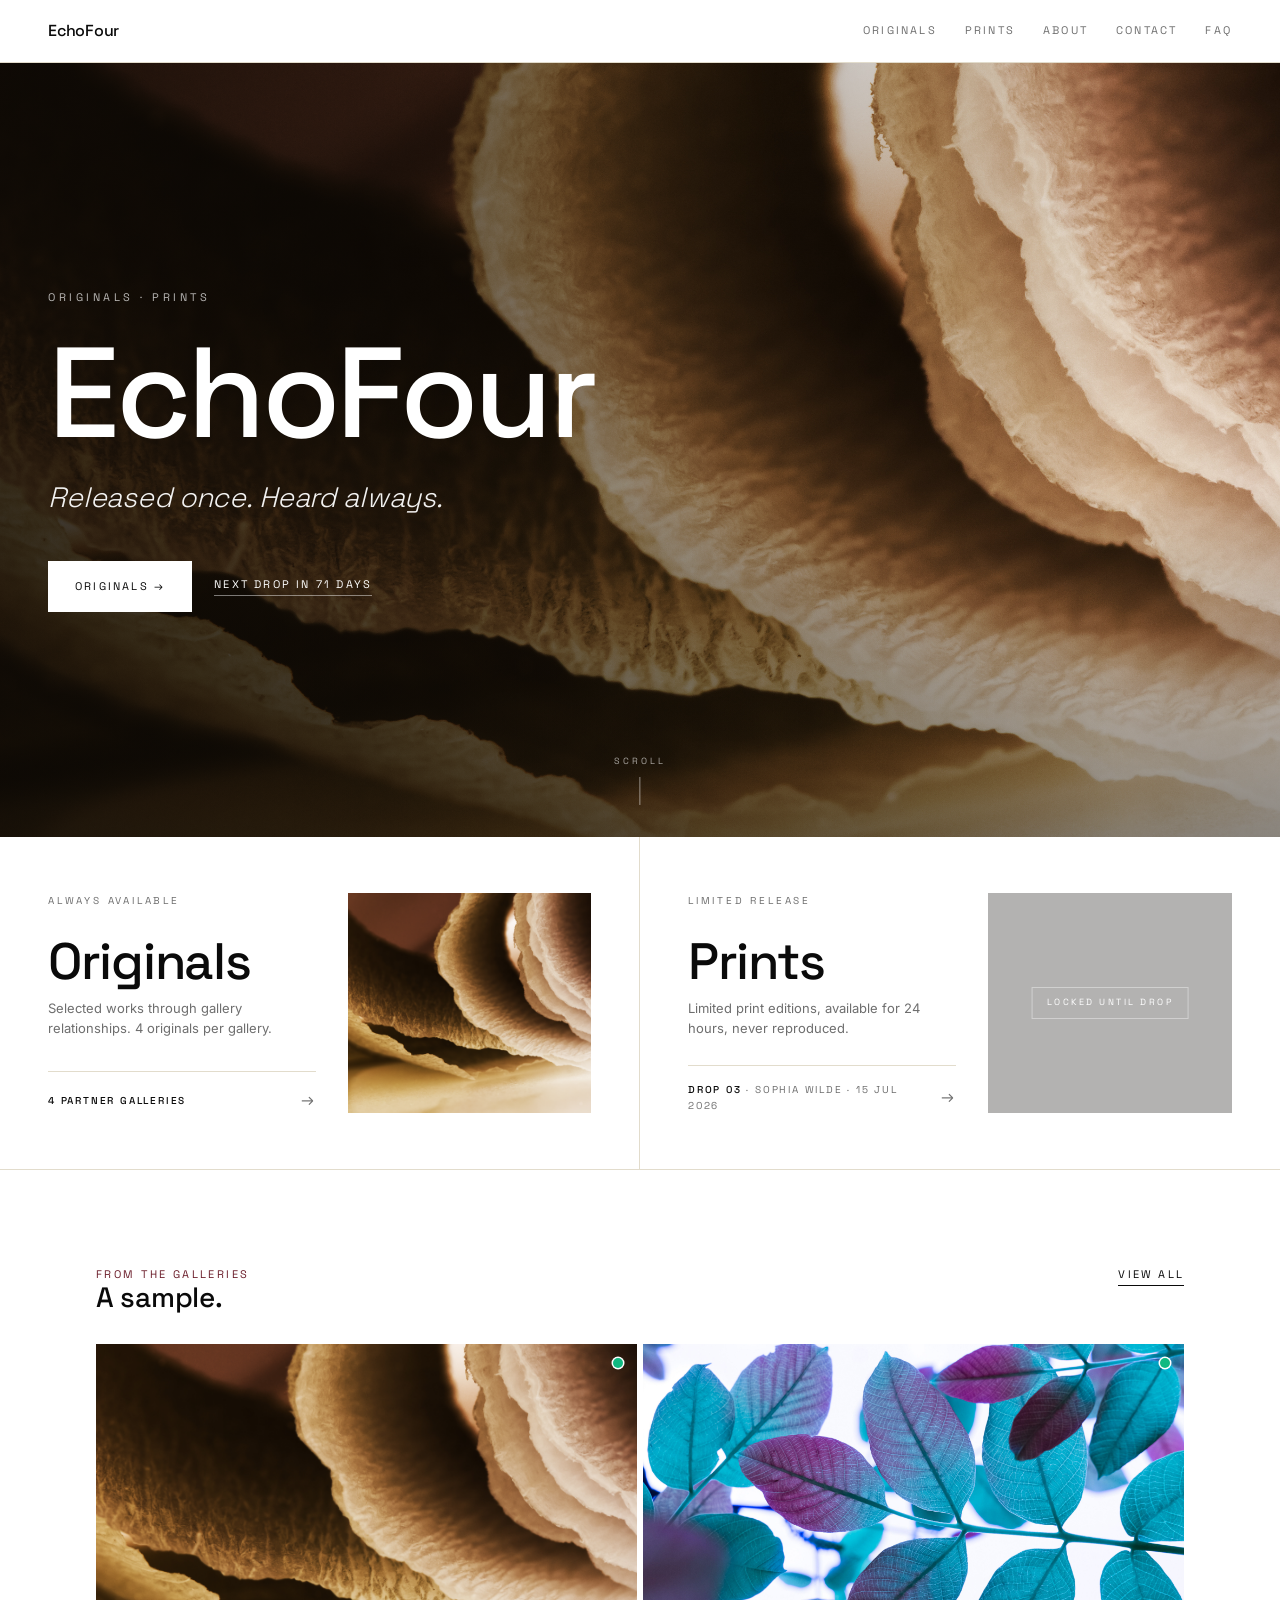
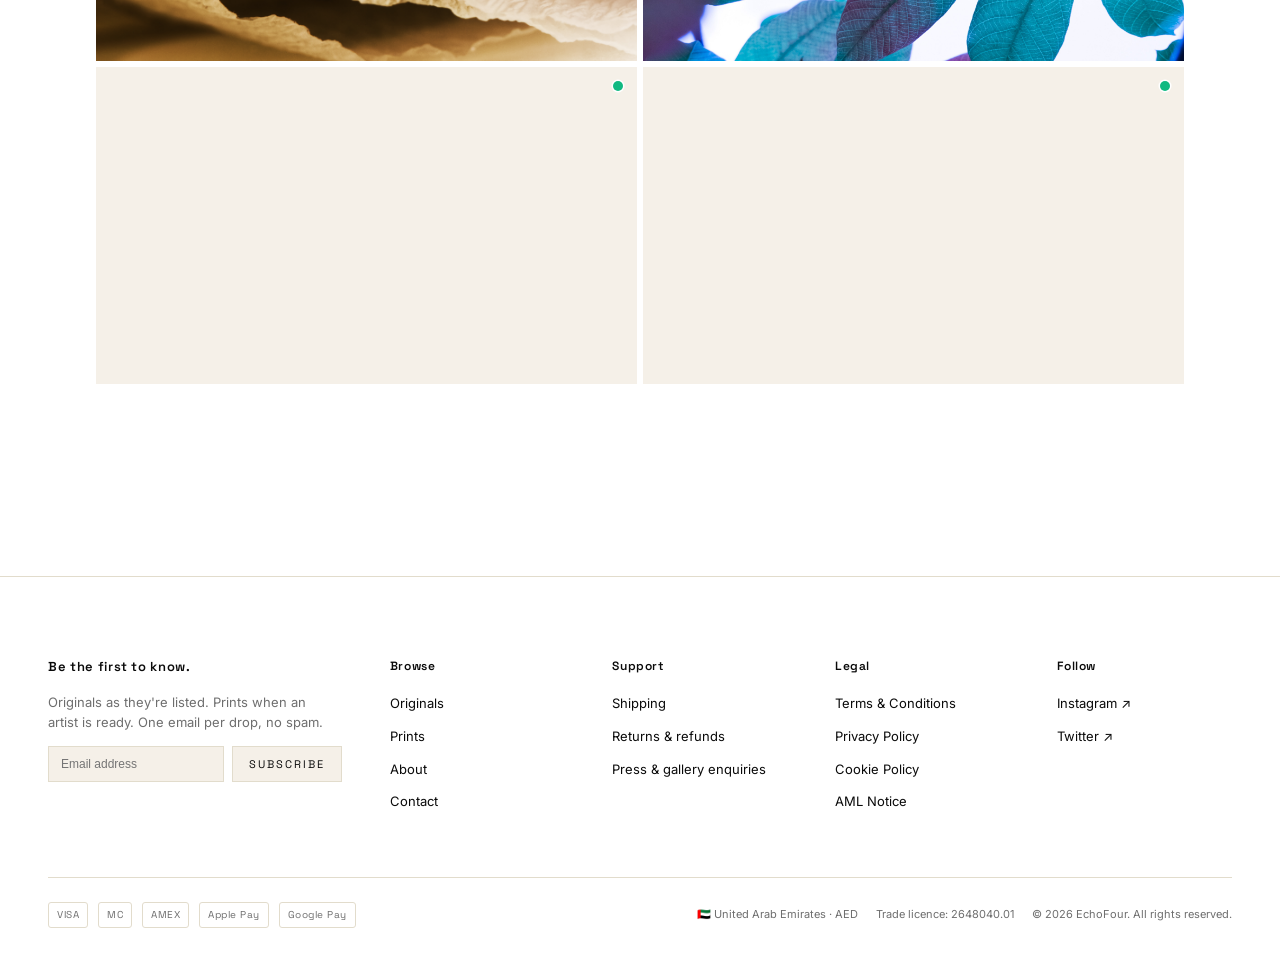
==== commit 21aeee13: "v2: Sajo's notes round 1 - Nav labels: Originals/Prints (drop 'Gallery'/'Limited'), T&C → FAQ - Home" ====
--- a/index.html
+++ b/index.html
@@ -3,8 +3,8 @@
 <head>
 <meta charset="UTF-8" />
 <meta name="viewport" content="width=device-width, initial-scale=1.0" />
-<title>EchoFour — Curated originals. Limited release prints.</title>
-<meta name="description" content="EchoFour brings together two paths: always-on originals from partner galleries, and limited-release prints from four featured artists." />
+<title>EchoFour</title>
+<meta name="description" content="A selective platform for contemporary art. Originals through gallery relationships. Limited print editions, available for 24 hours, never reproduced." />
 <link rel="preconnect" href="https://fonts.googleapis.com" />
 <link rel="preconnect" href="https://fonts.gstatic.com" crossorigin />
 <link href="https://fonts.googleapis.com/css2?family=Space+Grotesk:wght@300;400;500;600;700&family=Inter:wght@300;400;500;600&display=swap" rel="stylesheet" />
@@ -16,11 +16,11 @@
   <div class="site-nav-inner">
     <a href="index.html" class="brand-mark">EchoFour</a>
     <nav class="nav-links">
-      <a href="originals.html" class="nav-link">Gallery Originals</a>
-      <a href="prints.html" class="nav-link">Limited Prints</a>
+      <a href="originals.html" class="nav-link">Originals</a>
+      <a href="prints.html" class="nav-link">Prints</a>
       <a href="about.html" class="nav-link">About</a>
       <a href="contact.html" class="nav-link">Contact</a>
-      <a href="terms.html" class="nav-link">T&amp;C</a>
+      <a href="faq.html" class="nav-link">FAQ</a>
     </nav>
   </div>
 </header>
@@ -29,20 +29,20 @@
 
 <!-- ============= VIDEO HERO ============= -->
 <section class="hero-video">
-  <video autoplay loop muted playsinline preload="auto" poster="assets/01-petal.jpg">
+  <video autoplay loop muted playsinline webkit-playsinline="true" preload="auto" poster="assets/01-petal.jpg">
     <source src="assets/hero-main-artistic.mp4" type="video/mp4" />
   </video>
   <div class="hero-video-overlay"></div>
   <div class="hero-video-content">
-    <div class="hero-video-eyebrow">Originals &middot; Prints &middot; Public Record</div>
-    <span class="hero-video-wordmark">EchoFour.</span>
-    <p class="hero-video-tagline">Made slowly. Released once. Heard always.</p>
+    <div class="hero-video-eyebrow">Originals &middot; Prints</div>
+    <span class="hero-video-wordmark">EchoFour</span>
+    <p class="hero-video-tagline">Released once. Heard always.</p>
     <div class="hero-video-cta">
-      <a href="originals.html" class="btn-light">Browse Originals &rarr;</a>
+      <a href="originals.html" class="btn-light">Originals &rarr;</a>
       <a href="prints.html" class="text-link-light">Next drop in 71 days</a>
     </div>
   </div>
-  <a href="#two-paths" class="hero-video-scroll">Two paths below</a>
+  <a href="#two-paths" class="hero-video-scroll">Scroll</a>
 </section>
 
 <!-- ============= TWO PORTALS (refined, smaller) ============= -->
@@ -52,11 +52,11 @@
     <div class="portal-text">
       <span class="portal-eyebrow">Always Available</span>
       <div>
-        <div class="portal-title">Originals.</div>
-        <p class="portal-lede">Unique works from four partner galleries across Dubai, Lisbon, and London. One owner per piece.</p>
+        <div class="portal-title">Originals</div>
+        <p class="portal-lede">Selected works through gallery relationships. 4 originals per gallery.</p>
       </div>
       <div class="portal-meta">
-        <span><strong>12 works</strong> &middot; 4 galleries</span>
+        <span><strong>4 partner galleries</strong></span>
         <span class="arrow">&rarr;</span>
       </div>
     </div>
@@ -67,8 +67,8 @@
     <div class="portal-text">
       <span class="portal-eyebrow">Limited Release</span>
       <div>
-        <div class="portal-title">Prints.</div>
-        <p class="portal-lede">Four artists, four drops a year. Each released for 24 hours, then permanently archived as part of the public record.</p>
+        <div class="portal-title">Prints</div>
+        <p class="portal-lede">Limited print editions, available for 24 hours, never reproduced.</p>
       </div>
       <div class="portal-meta">
         <span><strong>Drop 03</strong> &middot; Sophia Wilde &middot; 15 Jul 2026</span>
@@ -82,103 +82,55 @@
 
 </section>
 
-<!-- Featured Originals strip -->
+<!-- ============= CUBE GRID (sample of available works) ============= -->
 <section class="section">
   <div class="container">
-    <div class="section-head">
+    <div class="section-head" style="margin-bottom: 32px;">
       <div>
-        <div class="eyebrow accent">Featured this week</div>
-        <h2 class="display-m">From the galleries.</h2>
-      </div>
-      <a href="originals.html" class="text-link">View all originals</a>
-    </div>
-
-    <div class="tile-grid">
-
-      <a href="work-sophia-wilde-untitled-threshold.html" class="tile">
-        <div class="tile-img t5"></div>
-        <span class="tile-status-dot available"></span>
-        <div class="tile-caption">
-          <div class="ct-title">Untitled (Threshold)</div>
-          <div class="ct-artist">Sophia Wilde &middot; Blonde Contemporary</div>
-          <div class="ct-price">AED 18,400</div>
-        </div>
-      </a>
-
-      <a href="work-sophia-wilde-untitled-threshold.html" class="tile">
-        <div class="tile-img t8"></div>
-        <span class="tile-status-dot available"></span>
-        <div class="tile-caption">
-          <div class="ct-title">Verdure</div>
-          <div class="ct-artist">N. Salman &middot; Grey Noise</div>
-          <div class="ct-price">AED 16,400</div>
-        </div>
-      </a>
-
-      <a href="work-sophia-wilde-untitled-threshold.html" class="tile">
-        <div class="tile-img t11"></div>
-        <span class="tile-status-dot available"></span>
-        <div class="tile-caption">
-          <div class="ct-title">Carrying Light</div>
-          <div class="ct-artist">D. Veza &middot; Carbon 12</div>
-          <div class="ct-price">AED 19,600</div>
-        </div>
-      </a>
-
-      <a href="work-sophia-wilde-untitled-threshold.html" class="tile">
-        <div class="tile-img t13"></div>
-        <span class="tile-status-dot available"></span>
-        <div class="tile-caption">
-          <div class="ct-title">Field Notes</div>
-          <div class="ct-artist">B. Owusu &middot; Efie Gallery</div>
-          <div class="ct-price">AED 17,200</div>
-        </div>
-      </a>
-
-    </div>
-  </div>
-</section>
-
-<!-- Print drop teaser -->
-<section class="section">
-  <div class="container">
-    <div class="section-head">
-      <div>
-        <div class="eyebrow accent">Next drop &middot; 15 July 2026</div>
-        <h2 class="display-m">Sophia Wilde &middot; <em style="font-style:italic;">Vault</em></h2>
-      </div>
-      <a href="prints.html" class="text-link">All prints</a>
-    </div>
-
-    <div class="drop-card">
-      <div class="tile-img drop-image t14"></div>
-      <div class="drop-info">
-        <div class="drop-status upcoming">Upcoming &middot; T-71 days</div>
-        <div class="drop-artist">Sophia Wilde</div>
-        <div class="drop-title">Vault</div>
-        <div class="drop-meta">First release of the EchoFour drop program. Edition of 250 signed prints, 24-hour purchase window.</div>
-
-        <dl style="margin-top: 8px;">
-          <div class="drop-meta-row"><dt>Edition</dt><dd>250 signed &amp; numbered</dd></div>
-          <div class="drop-meta-row"><dt>Format</dt><dd>Archival pigment print, 60 × 80 cm</dd></div>
-          <div class="drop-meta-row"><dt>Price</dt><dd>AED 800</dd></div>
-          <div class="drop-meta-row"><dt>Window</dt><dd>15 July 2026, 19:00 GST &mdash; 16 July 2026, 19:00 GST</dd></div>
-        </dl>
-
-        <div class="drop-cta">
-          <a href="print-sophia-wilde-vault.html" class="btn">View drop &rarr;</a>
-        </div>
-      </div>
-    </div>
-  </div>
-</section>
-
-<!-- About preview -->
-<section class="section section-tight" style="background: var(--bg-warm);">
-  <div class="container-tight" style="text-align: center;">
-    <div class="eyebrow" style="margin-bottom: 16px;">A note from the founder</div>
-    <p class="body-l" style="max-width: 640px; margin: 0 auto 32px;">EchoFour is built for the people who love art more than they love the noise around it. Originals always available. Prints when an artist is ready. No discovery feeds, no algorithm, no carts. Just two paths and a platform that respects both.</p>
-    <a href="about.html" class="text-link">Read the full story</a>
+        <div class="eyebrow accent">From the galleries</div>
+        <h2 class="display-m">A sample.</h2>
+      </div>
+      <a href="originals.html" class="text-link">View all</a>
+    </div>
+  </div>
+
+  <div class="cube-grid">
+    <a href="work-sophia-wilde-untitled-threshold.html" class="cube-tile cube-1">
+      <div class="cube-tile-image t5"></div>
+      <span class="cube-tile-status-dot available"></span>
+      <div class="cube-tile-info">
+        <div class="ct-title">Untitled (Threshold)</div>
+        <div class="ct-artist">Sophia Wilde &middot; Blonde Contemporary</div>
+        <div class="ct-price">AED 18,400</div>
+      </div>
+    </a>
+    <a href="work-sophia-wilde-untitled-threshold.html" class="cube-tile cube-2">
+      <div class="cube-tile-image t8"></div>
+      <span class="cube-tile-status-dot available"></span>
+      <div class="cube-tile-info">
+        <div class="ct-title">Verdure</div>
+        <div class="ct-artist">Nadia Salman &middot; Grey Noise</div>
+        <div class="ct-price">AED 16,400</div>
+      </div>
+    </a>
+    <a href="work-sophia-wilde-untitled-threshold.html" class="cube-tile cube-3">
+      <div class="cube-tile-image t11"></div>
+      <span class="cube-tile-status-dot available"></span>
+      <div class="cube-tile-info">
+        <div class="ct-title">Carrying Light</div>
+        <div class="ct-artist">David Veza &middot; Carbon 12</div>
+        <div class="ct-price">AED 19,600</div>
+      </div>
+    </a>
+    <a href="work-sophia-wilde-untitled-threshold.html" class="cube-tile cube-4">
+      <div class="cube-tile-image t13"></div>
+      <span class="cube-tile-status-dot available"></span>
+      <div class="cube-tile-info">
+        <div class="ct-title">Field Notes</div>
+        <div class="ct-artist">Bashir Owusu &middot; Efie Gallery</div>
+        <div class="ct-price">AED 17,200</div>
+      </div>
+    </a>
   </div>
 </section>
 
@@ -200,8 +152,8 @@
     <div class="footer-col">
       <h4>Browse</h4>
       <ul>
-        <li><a href="originals.html">Gallery Originals</a></li>
-        <li><a href="prints.html">Limited Prints</a></li>
+        <li><a href="originals.html">Originals</a></li>
+        <li><a href="prints.html">Prints</a></li>
         <li><a href="about.html">About</a></li>
         <li><a href="contact.html">Contact</a></li>
       </ul>
@@ -252,5 +204,20 @@
   </div>
 </footer>
 
+<!-- Mobile autoplay nudge: some browsers (iOS Low Power, Brave, etc.) block autoplay even when muted. Re-attempt programmatically. -->
+<script>
+  (function(){
+    const v = document.querySelector('.hero-video video');
+    if (!v) return;
+    v.muted = true;
+    v.setAttribute('muted', '');
+    const tryPlay = () => v.play().catch(() => {});
+    tryPlay();
+    v.addEventListener('loadedmetadata', tryPlay);
+    v.addEventListener('canplay', tryPlay);
+    document.addEventListener('touchstart', tryPlay, { once: true, passive: true });
+  })();
+</script>
+
 </body>
 </html>
--- a/styles.css
+++ b/styles.css
@@ -10,13 +10,15 @@
   --ink-soft: #9e9e9e;
   --ink-light: #c4c4c4;
   --bg: #ffffff;
-  --bg-warm: #faf9f6;
-  --bg-stage: #f3f1ec;
-  --border: #e6e4de;
+  --bg-warm: #F5F0E8;        /* cream */
+  --bg-stage: #EDE6D8;       /* cream-warm */
+  --bg-cream-light: #FAF8F4; /* lightest cream */
+  --border: #e2dccc;         /* harmonised with cream */
   --border-strong: #2a2a2a;
   --available: #10b981;
-  --sold: #dc2626;
-  --accent: #d43a3a;
+  --sold: #FF2C2C;           /* vivid red for sold/status indicators */
+  --accent: #6B1D2A;         /* maroon (was #d43a3a) */
+  --accent-deep: #4A1119;    /* maroon-deep, used for hovers */
 
   --font-display: "Space Grotesk", system-ui, sans-serif;
   --font-body: "Inter", system-ui, sans-serif;
@@ -123,7 +125,7 @@
   right: -100px;
   width: 620px;
   height: 620px;
-  background: radial-gradient(circle at 30% 30%, rgba(212, 58, 58, 0.22) 0%, rgba(212, 58, 58, 0) 65%);
+  background: radial-gradient(circle at 30% 30%, rgba(107, 29, 42, 0.20) 0%, rgba(107, 29, 42, 0) 65%);
   animation: hero-drift-a 26s ease-in-out infinite;
 }
 .hero::after {
@@ -131,7 +133,7 @@
   right: 320px;
   width: 380px;
   height: 380px;
-  background: radial-gradient(circle at 50% 50%, rgba(80, 130, 200, 0.18) 0%, rgba(80, 130, 200, 0) 65%);
+  background: radial-gradient(circle at 50% 50%, rgba(184, 142, 76, 0.18) 0%, rgba(184, 142, 76, 0) 65%);
   animation: hero-drift-b 32s ease-in-out infinite reverse;
 }
 @keyframes hero-drift-a {
@@ -196,6 +198,74 @@
   position: relative;
 }
 .split-pane.prints .pane-imagery .pi { aspect-ratio: 4 / 3; }
+
+/* ============= FILTERS (Originals page) ============= */
+.filters {
+  position: sticky;
+  top: 60px;
+  z-index: 90;
+  background: rgba(245, 240, 232, 0.94);
+  backdrop-filter: blur(14px);
+  -webkit-backdrop-filter: blur(14px);
+  border-top: 1px solid var(--border);
+  border-bottom: 1px solid var(--border);
+  padding: 18px var(--gutter);
+}
+.filters-inner {
+  max-width: var(--container);
+  margin: 0 auto;
+  display: flex;
+  flex-direction: column;
+  gap: 10px;
+}
+.filter-group { display: flex; gap: 8px; align-items: center; flex-wrap: wrap; }
+.filter-label {
+  font-family: var(--font-display);
+  font-size: 10px;
+  letter-spacing: 0.22em;
+  text-transform: uppercase;
+  color: var(--ink-muted);
+  margin-right: 12px;
+  min-width: 70px;
+}
+.filter-chip {
+  display: inline-flex;
+  align-items: center;
+  gap: 8px;
+  padding: 8px 14px;
+  font-family: var(--font-display);
+  font-size: 11px;
+  letter-spacing: 0.06em;
+  background: transparent;
+  border: 1px solid var(--border);
+  color: var(--ink);
+  cursor: pointer;
+  transition: all 200ms ease;
+  white-space: nowrap;
+}
+.filter-chip:hover { border-color: var(--accent); color: var(--accent); }
+.filter-chip.active {
+  background: var(--accent);
+  border-color: var(--accent);
+  color: var(--bg-cream-light);
+}
+.filter-chip .chip-count {
+  font-size: 9px;
+  letter-spacing: 0.1em;
+  color: var(--ink-muted);
+  padding-left: 4px;
+}
+.filter-chip.active .chip-count { color: rgba(245, 240, 232, 0.7); }
+
+.filter-empty {
+  display: none;
+  text-align: center;
+  padding: 80px var(--gutter);
+  color: var(--ink-muted);
+  font-size: 14px;
+  font-style: italic;
+}
+.filter-empty.visible { display: block; }
 
 /* ============= GALLERY MATRIX (Originals page) ============= */
 .gallery-row { padding: 56px 0 24px; border-top: 1px solid var(--border); }
@@ -740,6 +810,69 @@
   z-index: 2;
   white-space: nowrap;
 }
+
+/* ============= CUBE GRID (homepage 2x2, expand on hover) ============= */
+.cube-grid {
+  display: grid;
+  grid-template-columns: 1fr 1fr;
+  grid-template-rows: 1fr 1fr;
+  gap: 6px;
+  height: 640px;
+  max-width: var(--container);
+  margin: 0 auto;
+  padding: 0 var(--gutter);
+  transition: grid-template-columns 600ms cubic-bezier(0.2, 0.8, 0.2, 1), grid-template-rows 600ms cubic-bezier(0.2, 0.8, 0.2, 1);
+}
+.cube-tile {
+  position: relative;
+  overflow: hidden;
+  text-decoration: none;
+  color: inherit;
+  cursor: pointer;
+  background-color: var(--bg-warm);
+  transition: opacity 400ms ease;
+}
+.cube-tile-image {
+  position: absolute;
+  inset: 0;
+  background-size: cover;
+  background-position: center;
+  transition: transform 600ms cubic-bezier(0.2, 0.8, 0.2, 1), filter 400ms ease;
+}
+.cube-grid:hover .cube-tile:not(:hover) { opacity: 0.55; }
+.cube-grid:hover .cube-tile:not(:hover) .cube-tile-image { filter: blur(2px) brightness(0.85); }
+.cube-tile:hover .cube-tile-image { transform: scale(1.04); }
+.cube-tile-status-dot {
+  position: absolute;
+  top: 14px;
+  right: 14px;
+  width: 10px;
+  height: 10px;
+  border-radius: 50%;
+  box-shadow: 0 0 0 1.5px white;
+  z-index: 3;
+}
+.cube-tile-status-dot.available { background: var(--available); }
+.cube-tile-status-dot.sold { background: var(--sold); }
+.cube-tile-info {
+  position: absolute;
+  inset: auto 0 0 0;
+  padding: 22px 24px 22px;
+  background: linear-gradient(180deg, transparent 0%, rgba(10,10,10,0.78) 100%);
+  color: white;
+  opacity: 0;
+  transform: translateY(8px);
+  transition: opacity 360ms ease, transform 360ms ease;
+  z-index: 2;
+}
+.cube-tile:hover .cube-tile-info { opacity: 1; transform: translateY(0); }
+.cube-tile-info .ct-title { font-family: var(--font-display); font-size: 16px; font-weight: 500; }
+.cube-tile-info .ct-artist { font-family: var(--font-display); font-size: 10px; letter-spacing: 0.2em; text-transform: uppercase; opacity: 0.78; margin-top: 4px; }
+.cube-tile-info .ct-price { font-family: var(--font-display); font-size: 12px; margin-top: 8px; }
+.cube-grid:has(.cube-tile.cube-1:hover) { grid-template-columns: 2.2fr 1fr; grid-template-rows: 2.2fr 1fr; }
+.cube-grid:has(.cube-tile.cube-2:hover) { grid-template-columns: 1fr 2.2fr; grid-template-rows: 2.2fr 1fr; }
+.cube-grid:has(.cube-tile.cube-3:hover) { grid-template-columns: 2.2fr 1fr; grid-template-rows: 1fr 2.2fr; }
+.cube-grid:has(.cube-tile.cube-4:hover) { grid-template-columns: 1fr 2.2fr; grid-template-rows: 1fr 2.2fr; }
 
 /* ============= LOCKED DROP HERO (Prints page) ============= */
 .drop-hero {
@@ -1027,6 +1160,10 @@
   .portal { grid-template-columns: 1fr; padding: 40px 24px; min-height: auto; }
   .portal:first-child { border-right: 0; border-bottom: 1px solid var(--border); }
   .portal-visual { min-height: 200px; }
+  .cube-grid { height: auto; gap: 4px; padding: 0 24px; grid-template-columns: 1fr 1fr; grid-template-rows: 1fr 1fr; }
+  .cube-grid:has(.cube-tile:hover) { grid-template-columns: 1fr 1fr; grid-template-rows: 1fr 1fr; }
+  .cube-tile { aspect-ratio: 1 / 1; }
+  .cube-tile-info { opacity: 1; transform: none; padding: 14px; background: linear-gradient(180deg, transparent 30%, rgba(10,10,10,0.82) 100%); }
   .site-footer-grid { grid-template-columns: 1fr 1fr; gap: 32px; }
   .footer-newsletter { grid-column: 1 / -1; }
 }
